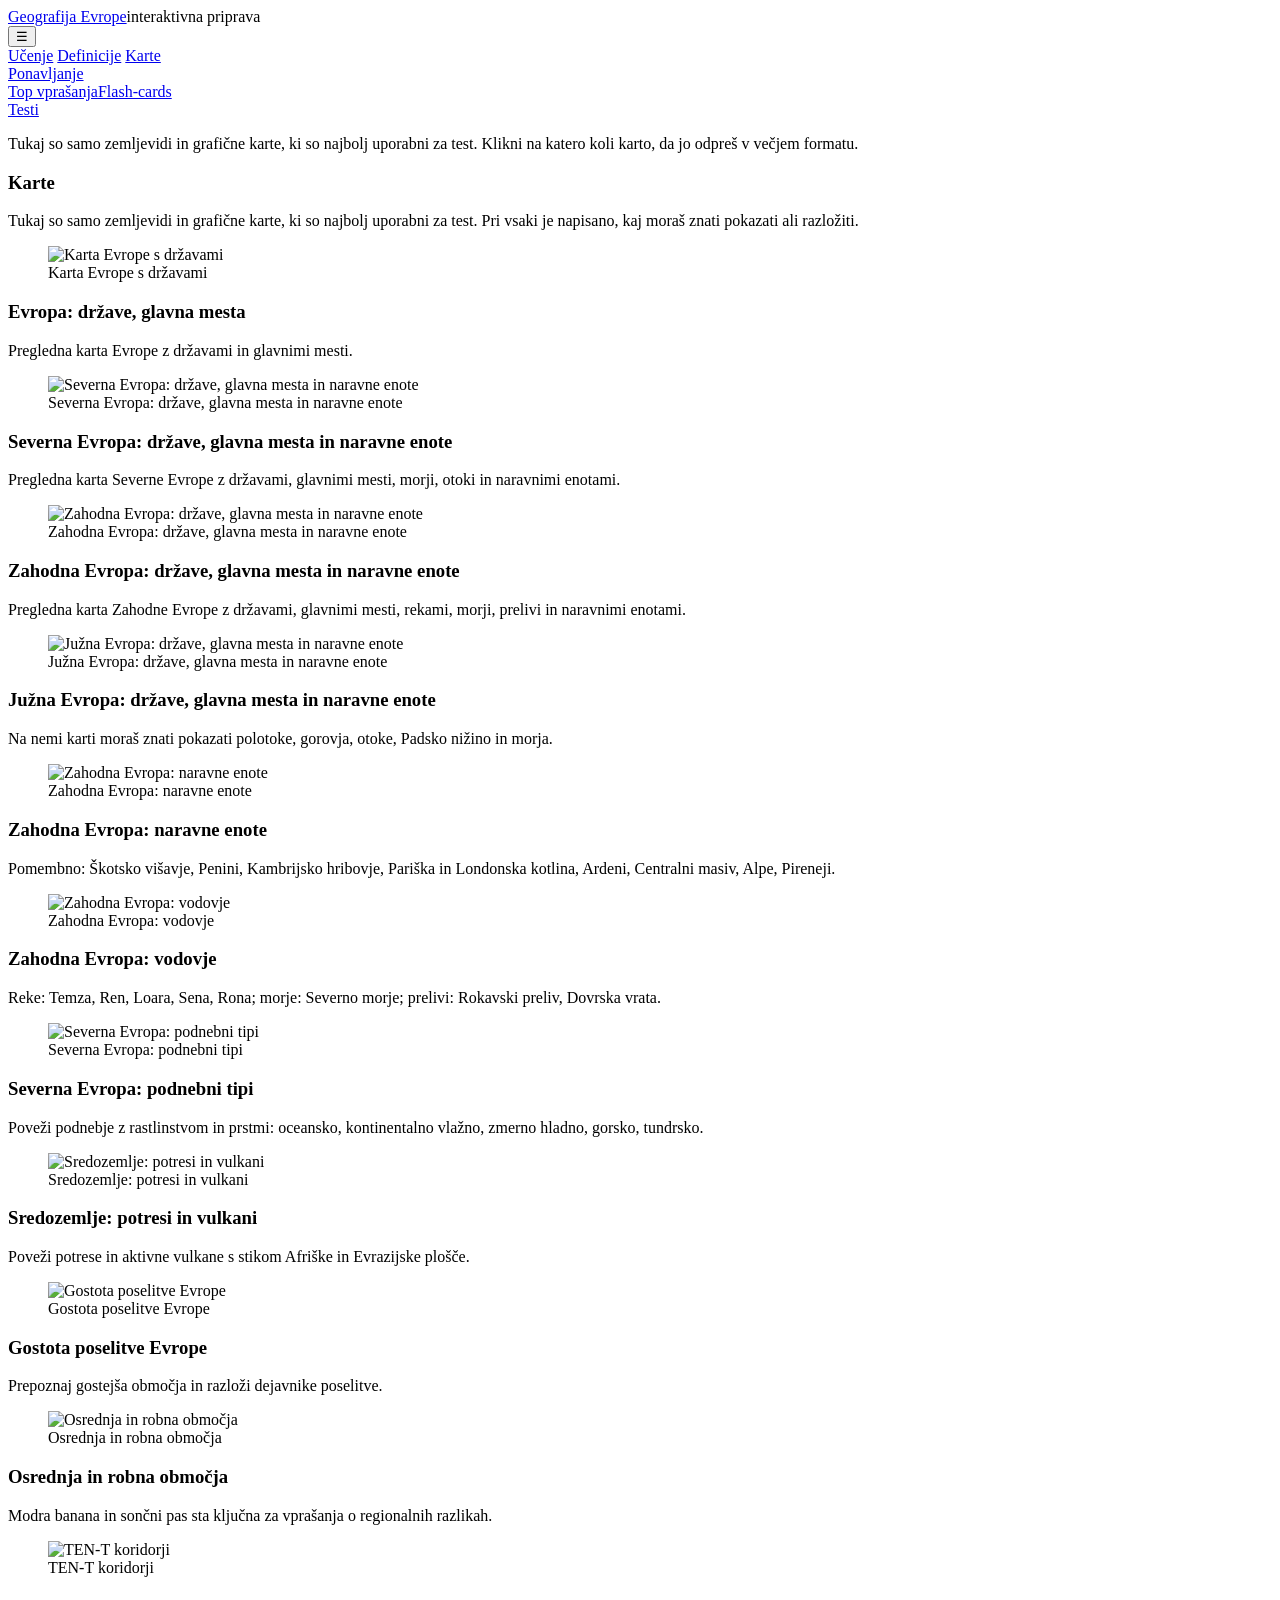
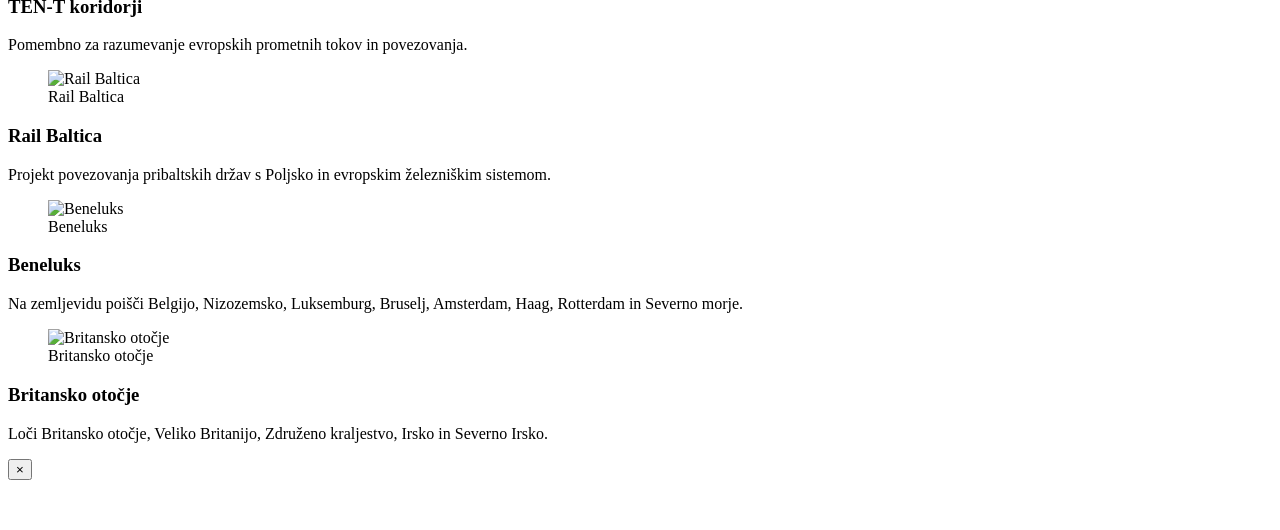
==== karte.html @ 49c8071f "Add files via upload" ====
<!DOCTYPE html>
<!-- saved from url=(0146)file:///C:/Users/GANSOR-PC/Downloads/%D0%B3%D0%B5%D0%BE%D0%B3%D1%80%D0%B0%D1%84%D0%B8/evropa_final_site_patch2/evropa_final_site_patch2/karte.html -->
<html lang="sl"><head><meta http-equiv="Content-Type" content="text/html; charset=UTF-8"><meta content="width=device-width, initial-scale=1" name="viewport"><title>Karte</title><link href="./karte_files/styles.css" rel="stylesheet"></head><body><header class="site-header">
<div class="brand"><a href="file:///C:/Users/GANSOR-PC/Downloads/%D0%B3%D0%B5%D0%BE%D0%B3%D1%80%D0%B0%D1%84%D0%B8/evropa_final_site_patch2/evropa_final_site_patch2/index.html">Geografija Evrope</a><span>interaktivna priprava</span></div>
<button aria-label="Odpri meni" class="burger">☰</button>
<nav class="top-nav">
<a class="" href="file:///C:/Users/GANSOR-PC/Downloads/%D0%B3%D0%B5%D0%BE%D0%B3%D1%80%D0%B0%D1%84%D0%B8/evropa_final_site_patch2/evropa_final_site_patch2/ucenje/evropa.html">Učenje</a>
<a class="" href="file:///C:/Users/GANSOR-PC/Downloads/%D0%B3%D0%B5%D0%BE%D0%B3%D1%80%D0%B0%D1%84%D0%B8/evropa_final_site_patch2/evropa_final_site_patch2/definicije.html">Definicije</a>
<a class="active" href="file:///C:/Users/GANSOR-PC/Downloads/%D0%B3%D0%B5%D0%BE%D0%B3%D1%80%D0%B0%D1%84%D0%B8/evropa_final_site_patch2/evropa_final_site_patch2/karte.html">Karte</a>
<div class="nav-dd"><a class="" href="file:///C:/Users/GANSOR-PC/Downloads/%D0%B3%D0%B5%D0%BE%D0%B3%D1%80%D0%B0%D1%84%D0%B8/evropa_final_site_patch2/evropa_final_site_patch2/ponavljanje/top-vprasanja.html">Ponavljanje</a><div class="dd-menu"><a href="file:///C:/Users/GANSOR-PC/Downloads/%D0%B3%D0%B5%D0%BE%D0%B3%D1%80%D0%B0%D1%84%D0%B8/evropa_final_site_patch2/evropa_final_site_patch2/ponavljanje/top-vprasanja.html">Top vprašanja</a><a href="file:///C:/Users/GANSOR-PC/Downloads/%D0%B3%D0%B5%D0%BE%D0%B3%D1%80%D0%B0%D1%84%D0%B8/evropa_final_site_patch2/evropa_final_site_patch2/ponavljanje/flashcards.html">Flash-cards</a></div></div>
<a class="" href="file:///C:/Users/GANSOR-PC/Downloads/%D0%B3%D0%B5%D0%BE%D0%B3%D1%80%D0%B0%D1%84%D0%B8/evropa_final_site_patch2/evropa_final_site_patch2/testi.html">Testi</a>
</nav>
</header><main class="layout no-side"><section class="content"><section class="hero"><div><p class="kicker">Tukaj so samo zemljevidi in grafične karte, ki so najbolj uporabni za test. Klikni na katero koli karto, da jo odpreš v večjem formatu.</p><h1>Karte</h1><p>Tukaj so samo zemljevidi in grafične karte, ki so najbolj uporabni za test. Pri vsaki je napisano, kaj moraš znati pokazati ali razložiti.</p></div></section><div class="map-gallery"><article class="map-card"><figure class="fig"><img alt="Karta Evrope s državami" src="./karte_files/evropa_pregled_shema.jpg"><figcaption>Karta Evrope s državami</figcaption></figure><h3>Evropa: države, glavna mesta</h3><p>Pregledna karta Evrope z državami in glavnimi mesti.</p></article><article class="map-card"><figure class="fig"><img alt="Severna Evropa: države, glavna mesta in naravne enote" src="./karte_files/severna_pregled_shema.png"><figcaption>Severna Evropa: države, glavna mesta in naravne enote</figcaption></figure><h3>Severna Evropa: države, glavna mesta in naravne enote</h3><p>Pregledna karta Severne Evrope z državami, glavnimi mesti, morji, otoki in naravnimi enotami.</p></article><article class="map-card"><figure class="fig"><img alt="Zahodna Evropa: države, glavna mesta in naravne enote" src="./karte_files/zahodna_pregled_shema.png"><figcaption>Zahodna Evropa: države, glavna mesta in naravne enote</figcaption></figure><h3>Zahodna Evropa: države, glavna mesta in naravne enote</h3><p>Pregledna karta Zahodne Evrope z državami, glavnimi mesti, rekami, morji, prelivi in naravnimi enotami.</p></article><article class="map-card"><figure class="fig"><img alt="Južna Evropa: države, glavna mesta in naravne enote" src="./karte_files/juzna_evropa_karta.png"><figcaption>Južna Evropa: države, glavna mesta in naravne enote</figcaption></figure><h3>Južna Evropa: države, glavna mesta in naravne enote</h3><p>Na nemi karti moraš znati pokazati polotoke, gorovja, otoke, Padsko nižino in morja.</p></article><article class="map-card"><figure class="fig"><img alt="Zahodna Evropa: naravne enote" src="./karte_files/zahodna_naravne_enote.png"><figcaption>Zahodna Evropa: naravne enote</figcaption></figure><h3>Zahodna Evropa: naravne enote</h3><p>Pomembno: Škotsko višavje, Penini, Kambrijsko hribovje, Pariška in Londonska kotlina, Ardeni, Centralni masiv, Alpe, Pireneji.</p></article><article class="map-card"><figure class="fig"><img alt="Zahodna Evropa: vodovje" src="./karte_files/zahodna_vodovje.png"><figcaption>Zahodna Evropa: vodovje</figcaption></figure><h3>Zahodna Evropa: vodovje</h3><p>Reke: Temza, Ren, Loara, Sena, Rona; morje: Severno morje; prelivi: Rokavski preliv, Dovrska vrata.</p></article><article class="map-card"><figure class="fig"><img alt="Severna Evropa: podnebni tipi" src="./karte_files/podnebni_tipi_severna.png"><figcaption>Severna Evropa: podnebni tipi</figcaption></figure><h3>Severna Evropa: podnebni tipi</h3><p>Poveži podnebje z rastlinstvom in prstmi: oceansko, kontinentalno vlažno, zmerno hladno, gorsko, tundrsko.</p></article><article class="map-card"><figure class="fig"><img alt="Sredozemlje: potresi in vulkani" src="./karte_files/juzna_potresi_vulkani.png"><figcaption>Sredozemlje: potresi in vulkani</figcaption></figure><h3>Sredozemlje: potresi in vulkani</h3><p>Poveži potrese in aktivne vulkane s stikom Afriške in Evrazijske plošče.</p></article><article class="map-card"><figure class="fig"><img alt="Gostota poselitve Evrope" src="./karte_files/gostota_poselitve_evrope.png"><figcaption>Gostota poselitve Evrope</figcaption></figure><h3>Gostota poselitve Evrope</h3><p>Prepoznaj gostejša območja in razloži dejavnike poselitve.</p></article><article class="map-card"><figure class="fig"><img alt="Osrednja in robna območja" src="./karte_files/osrednja_robna_obmocja.png"><figcaption>Osrednja in robna območja</figcaption></figure><h3>Osrednja in robna območja</h3><p>Modra banana in sončni pas sta ključna za vprašanja o regionalnih razlikah.</p></article><article class="map-card"><figure class="fig"><img alt="TEN-T koridorji" src="./karte_files/tent_koridorji.png"><figcaption>TEN-T koridorji</figcaption></figure><h3>TEN-T koridorji</h3><p>Pomembno za razumevanje evropskih prometnih tokov in povezovanja.</p></article><article class="map-card"><figure class="fig"><img alt="Rail Baltica" src="./karte_files/rail_baltica.png"><figcaption>Rail Baltica</figcaption></figure><h3>Rail Baltica</h3><p>Projekt povezovanja pribaltskih držav s Poljsko in evropskim železniškim sistemom.</p></article><article class="map-card"><figure class="fig"><img alt="Beneluks" src="./karte_files/beneluks_karta.png"><figcaption>Beneluks</figcaption></figure><h3>Beneluks</h3><p>Na zemljevidu poišči Belgijo, Nizozemsko, Luksemburg, Bruselj, Amsterdam, Haag, Rotterdam in Severno morje.</p></article><article class="map-card"><figure class="fig"><img alt="Britansko otočje" src="./karte_files/britansko_otocje.png"><figcaption>Britansko otočje</figcaption></figure><h3>Britansko otočje</h3><p>Loči Britansko otočje, Veliko Britanijo, Združeno kraljestvo, Irsko in Severno Irsko.</p></article></div></section></main><script src="./karte_files/main.js"></script><div class="img-modal"><button class="close-modal" aria-label="Zapri">×</button><figure><img alt=""><figcaption></figcaption></figure></div></body></html>
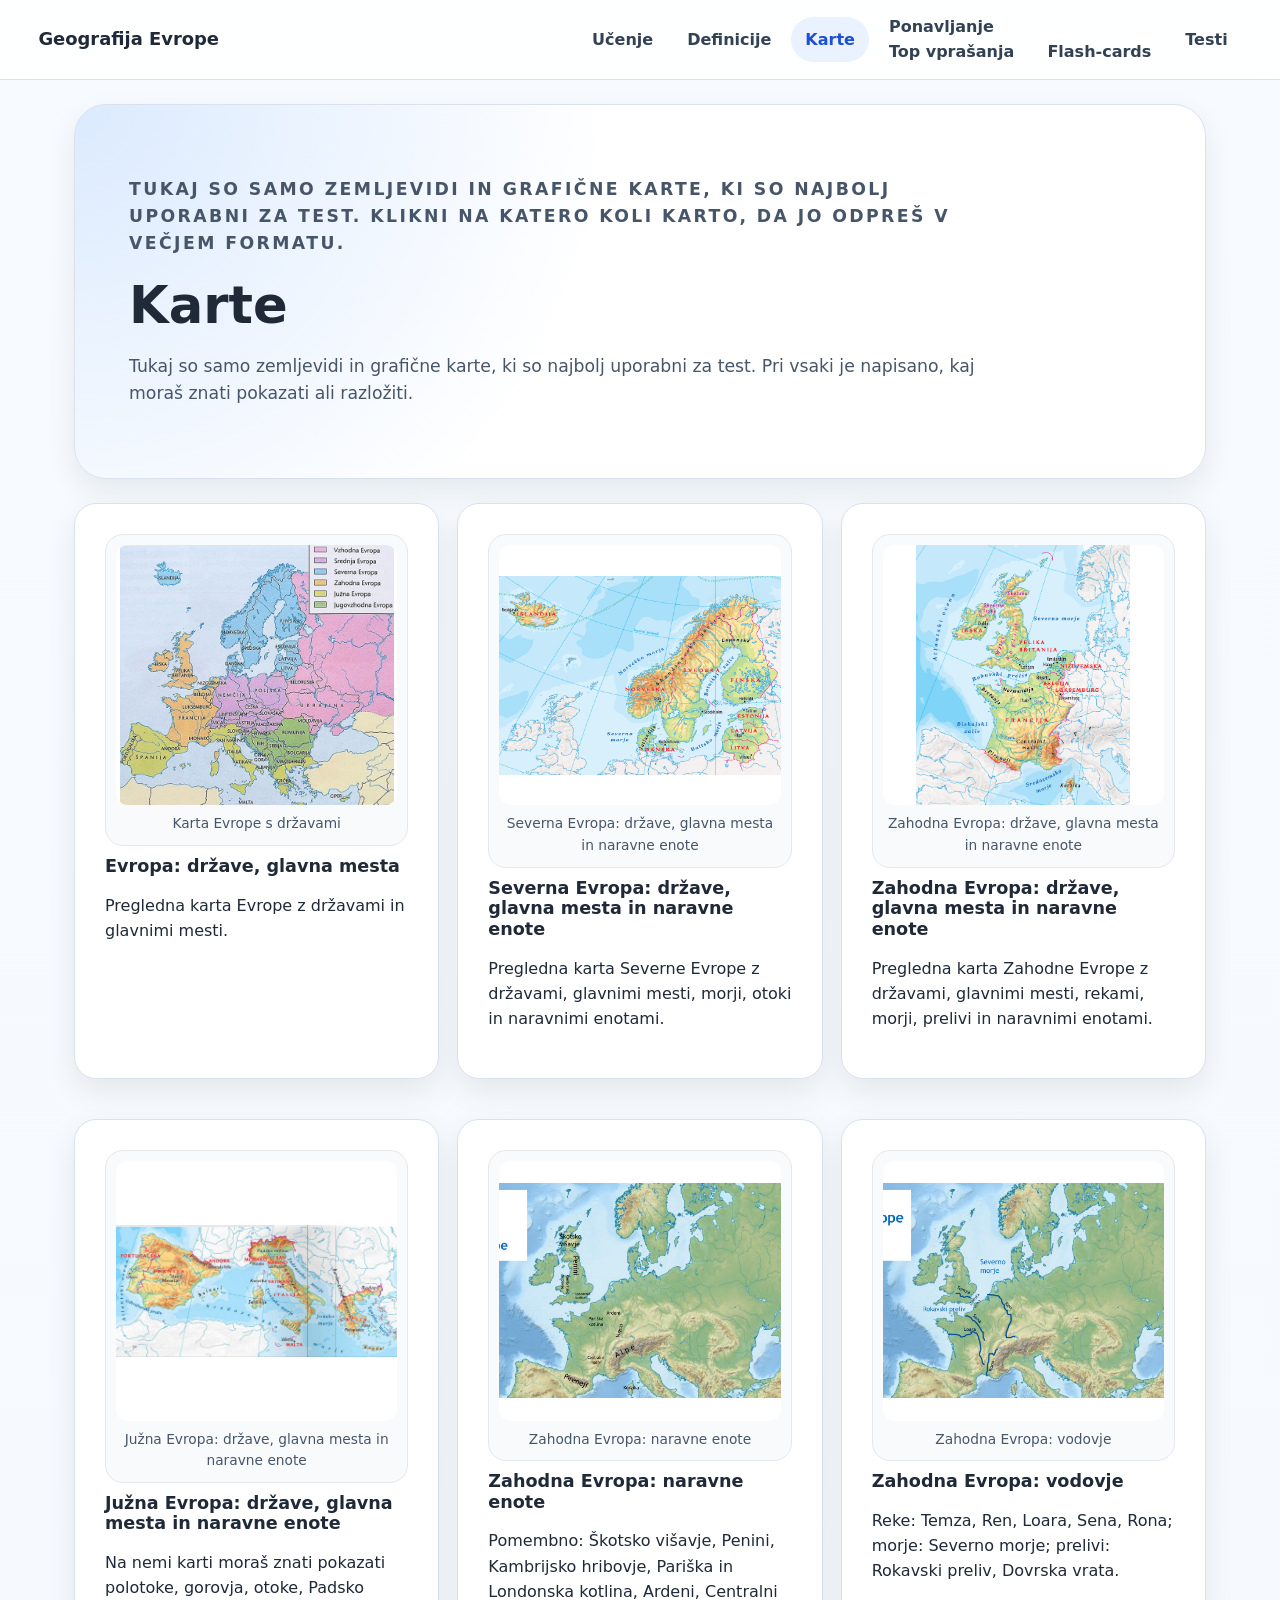
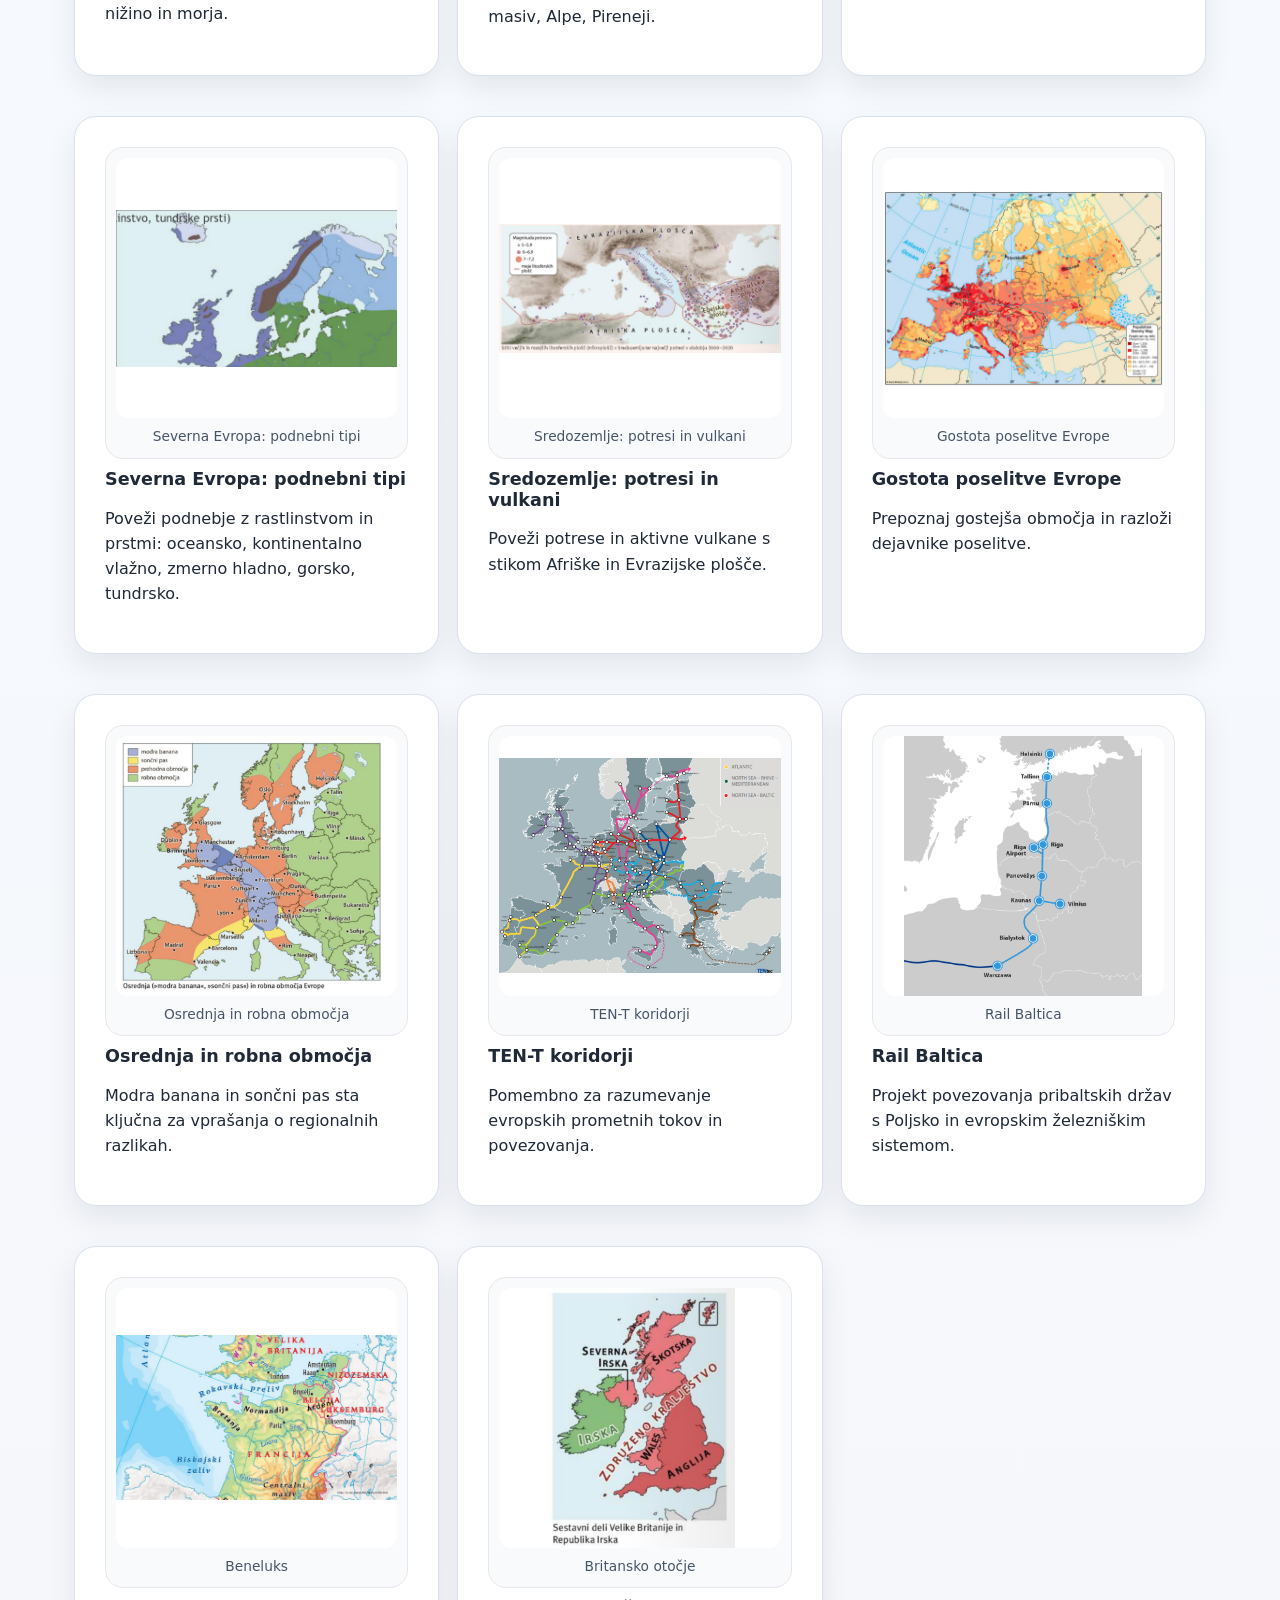
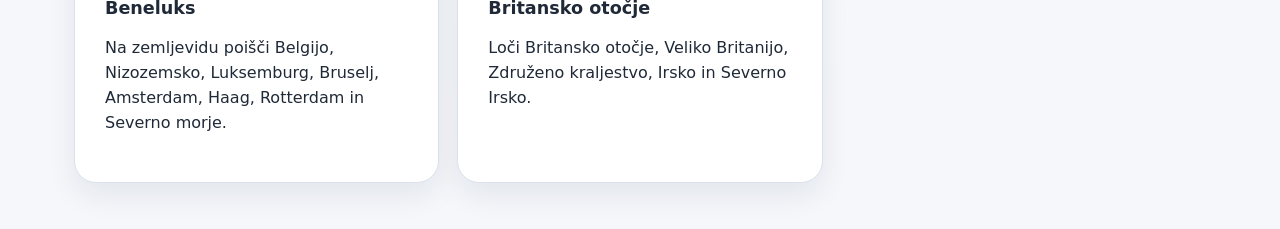
==== commit c25fb572: "Update karte.html" ====
--- a/karte.html
+++ b/karte.html
@@ -1,13 +1,19 @@
 <!DOCTYPE html>
 <!-- saved from url=(0146)file:///C:/Users/GANSOR-PC/Downloads/%D0%B3%D0%B5%D0%BE%D0%B3%D1%80%D0%B0%D1%84%D0%B8/evropa_final_site_patch2/evropa_final_site_patch2/karte.html -->
 <html lang="sl"><head><meta http-equiv="Content-Type" content="text/html; charset=UTF-8"><meta content="width=device-width, initial-scale=1" name="viewport"><title>Karte</title><link href="./karte_files/styles.css" rel="stylesheet"></head><body><header class="site-header">
-<div class="brand"><a href="file:///C:/Users/GANSOR-PC/Downloads/%D0%B3%D0%B5%D0%BE%D0%B3%D1%80%D0%B0%D1%84%D0%B8/evropa_final_site_patch2/evropa_final_site_patch2/index.html">Geografija Evrope</a><span>interaktivna priprava</span></div>
-<button aria-label="Odpri meni" class="burger">☰</button>
-<nav class="top-nav">
-<a class="" href="file:///C:/Users/GANSOR-PC/Downloads/%D0%B3%D0%B5%D0%BE%D0%B3%D1%80%D0%B0%D1%84%D0%B8/evropa_final_site_patch2/evropa_final_site_patch2/ucenje/evropa.html">Učenje</a>
-<a class="" href="file:///C:/Users/GANSOR-PC/Downloads/%D0%B3%D0%B5%D0%BE%D0%B3%D1%80%D0%B0%D1%84%D0%B8/evropa_final_site_patch2/evropa_final_site_patch2/definicije.html">Definicije</a>
-<a class="active" href="file:///C:/Users/GANSOR-PC/Downloads/%D0%B3%D0%B5%D0%BE%D0%B3%D1%80%D0%B0%D1%84%D0%B8/evropa_final_site_patch2/evropa_final_site_patch2/karte.html">Karte</a>
-<div class="nav-dd"><a class="" href="file:///C:/Users/GANSOR-PC/Downloads/%D0%B3%D0%B5%D0%BE%D0%B3%D1%80%D0%B0%D1%84%D0%B8/evropa_final_site_patch2/evropa_final_site_patch2/ponavljanje/top-vprasanja.html">Ponavljanje</a><div class="dd-menu"><a href="file:///C:/Users/GANSOR-PC/Downloads/%D0%B3%D0%B5%D0%BE%D0%B3%D1%80%D0%B0%D1%84%D0%B8/evropa_final_site_patch2/evropa_final_site_patch2/ponavljanje/top-vprasanja.html">Top vprašanja</a><a href="file:///C:/Users/GANSOR-PC/Downloads/%D0%B3%D0%B5%D0%BE%D0%B3%D1%80%D0%B0%D1%84%D0%B8/evropa_final_site_patch2/evropa_final_site_patch2/ponavljanje/flashcards.html">Flash-cards</a></div></div>
-<a class="" href="file:///C:/Users/GANSOR-PC/Downloads/%D0%B3%D0%B5%D0%BE%D0%B3%D1%80%D0%B0%D1%84%D0%B8/evropa_final_site_patch2/evropa_final_site_patch2/testi.html">Testi</a>
-</nav>
-</header><main class="layout no-side"><section class="content"><section class="hero"><div><p class="kicker">Tukaj so samo zemljevidi in grafične karte, ki so najbolj uporabni za test. Klikni na katero koli karto, da jo odpreš v večjem formatu.</p><h1>Karte</h1><p>Tukaj so samo zemljevidi in grafične karte, ki so najbolj uporabni za test. Pri vsaki je napisano, kaj moraš znati pokazati ali razložiti.</p></div></section><div class="map-gallery"><article class="map-card"><figure class="fig"><img alt="Karta Evrope s državami" src="./karte_files/evropa_pregled_shema.jpg"><figcaption>Karta Evrope s državami</figcaption></figure><h3>Evropa: države, glavna mesta</h3><p>Pregledna karta Evrope z državami in glavnimi mesti.</p></article><article class="map-card"><figure class="fig"><img alt="Severna Evropa: države, glavna mesta in naravne enote" src="./karte_files/severna_pregled_shema.png"><figcaption>Severna Evropa: države, glavna mesta in naravne enote</figcaption></figure><h3>Severna Evropa: države, glavna mesta in naravne enote</h3><p>Pregledna karta Severne Evrope z državami, glavnimi mesti, morji, otoki in naravnimi enotami.</p></article><article class="map-card"><figure class="fig"><img alt="Zahodna Evropa: države, glavna mesta in naravne enote" src="./karte_files/zahodna_pregled_shema.png"><figcaption>Zahodna Evropa: države, glavna mesta in naravne enote</figcaption></figure><h3>Zahodna Evropa: države, glavna mesta in naravne enote</h3><p>Pregledna karta Zahodne Evrope z državami, glavnimi mesti, rekami, morji, prelivi in naravnimi enotami.</p></article><article class="map-card"><figure class="fig"><img alt="Južna Evropa: države, glavna mesta in naravne enote" src="./karte_files/juzna_evropa_karta.png"><figcaption>Južna Evropa: države, glavna mesta in naravne enote</figcaption></figure><h3>Južna Evropa: države, glavna mesta in naravne enote</h3><p>Na nemi karti moraš znati pokazati polotoke, gorovja, otoke, Padsko nižino in morja.</p></article><article class="map-card"><figure class="fig"><img alt="Zahodna Evropa: naravne enote" src="./karte_files/zahodna_naravne_enote.png"><figcaption>Zahodna Evropa: naravne enote</figcaption></figure><h3>Zahodna Evropa: naravne enote</h3><p>Pomembno: Škotsko višavje, Penini, Kambrijsko hribovje, Pariška in Londonska kotlina, Ardeni, Centralni masiv, Alpe, Pireneji.</p></article><article class="map-card"><figure class="fig"><img alt="Zahodna Evropa: vodovje" src="./karte_files/zahodna_vodovje.png"><figcaption>Zahodna Evropa: vodovje</figcaption></figure><h3>Zahodna Evropa: vodovje</h3><p>Reke: Temza, Ren, Loara, Sena, Rona; morje: Severno morje; prelivi: Rokavski preliv, Dovrska vrata.</p></article><article class="map-card"><figure class="fig"><img alt="Severna Evropa: podnebni tipi" src="./karte_files/podnebni_tipi_severna.png"><figcaption>Severna Evropa: podnebni tipi</figcaption></figure><h3>Severna Evropa: podnebni tipi</h3><p>Poveži podnebje z rastlinstvom in prstmi: oceansko, kontinentalno vlažno, zmerno hladno, gorsko, tundrsko.</p></article><article class="map-card"><figure class="fig"><img alt="Sredozemlje: potresi in vulkani" src="./karte_files/juzna_potresi_vulkani.png"><figcaption>Sredozemlje: potresi in vulkani</figcaption></figure><h3>Sredozemlje: potresi in vulkani</h3><p>Poveži potrese in aktivne vulkane s stikom Afriške in Evrazijske plošče.</p></article><article class="map-card"><figure class="fig"><img alt="Gostota poselitve Evrope" src="./karte_files/gostota_poselitve_evrope.png"><figcaption>Gostota poselitve Evrope</figcaption></figure><h3>Gostota poselitve Evrope</h3><p>Prepoznaj gostejša območja in razloži dejavnike poselitve.</p></article><article class="map-card"><figure class="fig"><img alt="Osrednja in robna območja" src="./karte_files/osrednja_robna_obmocja.png"><figcaption>Osrednja in robna območja</figcaption></figure><h3>Osrednja in robna območja</h3><p>Modra banana in sončni pas sta ključna za vprašanja o regionalnih razlikah.</p></article><article class="map-card"><figure class="fig"><img alt="TEN-T koridorji" src="./karte_files/tent_koridorji.png"><figcaption>TEN-T koridorji</figcaption></figure><h3>TEN-T koridorji</h3><p>Pomembno za razumevanje evropskih prometnih tokov in povezovanja.</p></article><article class="map-card"><figure class="fig"><img alt="Rail Baltica" src="./karte_files/rail_baltica.png"><figcaption>Rail Baltica</figcaption></figure><h3>Rail Baltica</h3><p>Projekt povezovanja pribaltskih držav s Poljsko in evropskim železniškim sistemom.</p></article><article class="map-card"><figure class="fig"><img alt="Beneluks" src="./karte_files/beneluks_karta.png"><figcaption>Beneluks</figcaption></figure><h3>Beneluks</h3><p>Na zemljevidu poišči Belgijo, Nizozemsko, Luksemburg, Bruselj, Amsterdam, Haag, Rotterdam in Severno morje.</p></article><article class="map-card"><figure class="fig"><img alt="Britansko otočje" src="./karte_files/britansko_otocje.png"><figcaption>Britansko otočje</figcaption></figure><h3>Britansko otočje</h3><p>Loči Britansko otočje, Veliko Britanijo, Združeno kraljestvo, Irsko in Severno Irsko.</p></article></div></section></main><script src="./karte_files/main.js"></script><div class="img-modal"><button class="close-modal" aria-label="Zapri">×</button><figure><img alt=""><figcaption></figcaption></figure></div></body></html>+  <div class="brand"><a href="index.html">Geografija Evrope</a></div>
+  <button aria-label="Odpri meni" class="burger">☰</button>
+  <nav class="top-nav">
+    <a href="ucenje/evropa.html">Učenje</a>
+    <a href="definicije.html">Definicije</a>
+    <a class="active" href="karte.html">Karte</a>
+    <div class="nav-dd">
+      <a href="ponavljanje/top-vprasanja.html">Ponavljanje</a>
+      <div class="dropdown">
+        <a href="ponavljanje/top-vprasanja.html">Top vprašanja</a>
+        <a href="ponavljanje/flashcards.html">Flash-cards</a>
+      </div>
+    </div>
+    <a href="testi.html">Testi</a>
+  </nav>
+</header><main class="layout no-side"><section class="content"><section class="hero"><div><p class="kicker">Tukaj so samo zemljevidi in grafične karte, ki so najbolj uporabni za test. Klikni na katero koli karto, da jo odpreš v večjem formatu.</p><h1>Karte</h1><p>Tukaj so samo zemljevidi in grafične karte, ki so najbolj uporabni za test. Pri vsaki je napisano, kaj moraš znati pokazati ali razložiti.</p></div></section><div class="map-gallery"><article class="map-card"><figure class="fig"><img alt="Karta Evrope s državami" src="./karte_files/evropa_pregled_shema.jpg"><figcaption>Karta Evrope s državami</figcaption></figure><h3>Evropa: države, glavna mesta</h3><p>Pregledna karta Evrope z državami in glavnimi mesti.</p></article><article class="map-card"><figure class="fig"><img alt="Severna Evropa: države, glavna mesta in naravne enote" src="./karte_files/severna_pregled_shema.png"><figcaption>Severna Evropa: države, glavna mesta in naravne enote</figcaption></figure><h3>Severna Evropa: države, glavna mesta in naravne enote</h3><p>Pregledna karta Severne Evrope z državami, glavnimi mesti, morji, otoki in naravnimi enotami.</p></article><article class="map-card"><figure class="fig"><img alt="Zahodna Evropa: države, glavna mesta in naravne enote" src="./karte_files/zahodna_pregled_shema.png"><figcaption>Zahodna Evropa: države, glavna mesta in naravne enote</figcaption></figure><h3>Zahodna Evropa: države, glavna mesta in naravne enote</h3><p>Pregledna karta Zahodne Evrope z državami, glavnimi mesti, rekami, morji, prelivi in naravnimi enotami.</p></article><article class="map-card"><figure class="fig"><img alt="Južna Evropa: države, glavna mesta in naravne enote" src="./karte_files/juzna_evropa_karta.png"><figcaption>Južna Evropa: države, glavna mesta in naravne enote</figcaption></figure><h3>Južna Evropa: države, glavna mesta in naravne enote</h3><p>Na nemi karti moraš znati pokazati polotoke, gorovja, otoke, Padsko nižino in morja.</p></article><article class="map-card"><figure class="fig"><img alt="Zahodna Evropa: naravne enote" src="./karte_files/zahodna_naravne_enote.png"><figcaption>Zahodna Evropa: naravne enote</figcaption></figure><h3>Zahodna Evropa: naravne enote</h3><p>Pomembno: Škotsko višavje, Penini, Kambrijsko hribovje, Pariška in Londonska kotlina, Ardeni, Centralni masiv, Alpe, Pireneji.</p></article><article class="map-card"><figure class="fig"><img alt="Zahodna Evropa: vodovje" src="./karte_files/zahodna_vodovje.png"><figcaption>Zahodna Evropa: vodovje</figcaption></figure><h3>Zahodna Evropa: vodovje</h3><p>Reke: Temza, Ren, Loara, Sena, Rona; morje: Severno morje; prelivi: Rokavski preliv, Dovrska vrata.</p></article><article class="map-card"><figure class="fig"><img alt="Severna Evropa: podnebni tipi" src="./karte_files/podnebni_tipi_severna.png"><figcaption>Severna Evropa: podnebni tipi</figcaption></figure><h3>Severna Evropa: podnebni tipi</h3><p>Poveži podnebje z rastlinstvom in prstmi: oceansko, kontinentalno vlažno, zmerno hladno, gorsko, tundrsko.</p></article><article class="map-card"><figure class="fig"><img alt="Sredozemlje: potresi in vulkani" src="./karte_files/juzna_potresi_vulkani.png"><figcaption>Sredozemlje: potresi in vulkani</figcaption></figure><h3>Sredozemlje: potresi in vulkani</h3><p>Poveži potrese in aktivne vulkane s stikom Afriške in Evrazijske plošče.</p></article><article class="map-card"><figure class="fig"><img alt="Gostota poselitve Evrope" src="./karte_files/gostota_poselitve_evrope.png"><figcaption>Gostota poselitve Evrope</figcaption></figure><h3>Gostota poselitve Evrope</h3><p>Prepoznaj gostejša območja in razloži dejavnike poselitve.</p></article><article class="map-card"><figure class="fig"><img alt="Osrednja in robna območja" src="./karte_files/osrednja_robna_obmocja.png"><figcaption>Osrednja in robna območja</figcaption></figure><h3>Osrednja in robna območja</h3><p>Modra banana in sončni pas sta ključna za vprašanja o regionalnih razlikah.</p></article><article class="map-card"><figure class="fig"><img alt="TEN-T koridorji" src="./karte_files/tent_koridorji.png"><figcaption>TEN-T koridorji</figcaption></figure><h3>TEN-T koridorji</h3><p>Pomembno za razumevanje evropskih prometnih tokov in povezovanja.</p></article><article class="map-card"><figure class="fig"><img alt="Rail Baltica" src="./karte_files/rail_baltica.png"><figcaption>Rail Baltica</figcaption></figure><h3>Rail Baltica</h3><p>Projekt povezovanja pribaltskih držav s Poljsko in evropskim železniškim sistemom.</p></article><article class="map-card"><figure class="fig"><img alt="Beneluks" src="./karte_files/beneluks_karta.png"><figcaption>Beneluks</figcaption></figure><h3>Beneluks</h3><p>Na zemljevidu poišči Belgijo, Nizozemsko, Luksemburg, Bruselj, Amsterdam, Haag, Rotterdam in Severno morje.</p></article><article class="map-card"><figure class="fig"><img alt="Britansko otočje" src="./karte_files/britansko_otocje.png"><figcaption>Britansko otočje</figcaption></figure><h3>Britansko otočje</h3><p>Loči Britansko otočje, Veliko Britanijo, Združeno kraljestvo, Irsko in Severno Irsko.</p></article></div></section></main><script src="./karte_files/main.js"></script><div class="img-modal"><button class="close-modal" aria-label="Zapri">×</button><figure><img alt=""><figcaption></figcaption></figure></div></body></html>
--- a/karte_files/styles.css
+++ b/karte_files/styles.css
@@ -0,0 +1,26 @@
+
+:root{--bg:#f6f8fb;--paper:#fff;--ink:#1f2937;--muted:#667085;--line:#d9e2ec;--brand:#2563eb;--brand2:#0f766e;--accent:#f59e0b;--danger:#dc2626;--good:#16a34a;--shadow:0 12px 30px rgba(15,23,42,.08);--radius:22px}
+*{box-sizing:border-box}body{margin:0;background:linear-gradient(180deg,#f7fbff,#f5f7fb);font-family:Inter,ui-sans-serif,system-ui,-apple-system,Segoe UI,Roboto,Arial,sans-serif;color:var(--ink);line-height:1.58}a{color:#1d4ed8;text-decoration:none}a:hover{text-decoration:underline}h1,h2,h3{line-height:1.18}h1{font-size:clamp(2rem,4vw,3.8rem);margin:.2rem 0 1rem}h2{font-size:clamp(1.45rem,2vw,2rem);margin:2.3rem 0 1rem}h3{font-size:1.1rem;margin:1.3rem 0 .6rem}.site-header{position:sticky;top:0;z-index:50;background:rgba(255,255,255,.88);backdrop-filter:blur(16px);display:flex;align-items:center;justify-content:space-between;padding:14px clamp(14px,3vw,44px);border-bottom:1px solid var(--line)}.brand a{font-weight:850;color:var(--ink);font-size:1.12rem}.brand span{display:block;font-size:.78rem;color:var(--muted);margin-top:-2px}.top-nav{display:flex;gap:6px;align-items:center}.top-nav a,.nav-dd>a{padding:10px 14px;border-radius:999px;color:#334155;font-weight:650}.top-nav a.active,.nav-dd>a.active,.top-nav a:hover,.nav-dd>a:hover{background:#eaf2ff;color:#1d4ed8;text-decoration:none}.nav-dd{position:relative}.dd-menu{display:none;position:absolute;top:42px;right:0;background:#fff;border:1px solid var(--line);box-shadow:var(--shadow);border-radius:16px;padding:8px;min-width:190px}.dd-menu a{display:block;border-radius:12px}.nav-dd:hover .dd-menu{display:block}.burger{display:none;border:1px solid var(--line);background:#fff;border-radius:12px;padding:9px 12px;font-size:1.1rem}.layout{display:grid;grid-template-columns:260px minmax(0,1fr);gap:26px;max-width:1380px;margin:0 auto;padding:24px}.content{min-width:0}.layout.no-side{grid-template-columns:1fr;max-width:1180px}.sidebar{position:sticky;top:86px;align-self:start;background:#fff;border:1px solid var(--line);border-radius:var(--radius);padding:16px;box-shadow:var(--shadow)}.side-title{font-weight:850;margin-bottom:10px}.sidebar a{display:block;padding:12px;border-radius:14px;color:#334155;font-weight:650}.sidebar a.current,.sidebar a:hover{background:#f0f7ff;text-decoration:none;color:#1d4ed8}.hero{background:radial-gradient(circle at top left,#dbeafe,#fff 45%),linear-gradient(135deg,#fff,#f0fdfa);border:1px solid var(--line);border-radius:32px;box-shadow:var(--shadow);padding:clamp(24px,5vw,54px);margin-bottom:24px}.kicker{text-transform:uppercase;letter-spacing:.14em;color:#2563eb;font-weight:850;font-size:.8rem}.hero p{max-width:880px;color:#475569;font-size:1.08rem}.tagrow{display:flex;flex-wrap:wrap;gap:8px;margin-top:16px}.tagrow span,.chips span{background:#eff6ff;color:#1d4ed8;border:1px solid #bfdbfe;border-radius:999px;padding:6px 10px;font-size:.85rem;font-weight:700}.toc{display:flex;gap:8px;flex-wrap:wrap;margin:0 0 18px}.toc a{background:#fff;border:1px solid var(--line);border-radius:999px;padding:8px 12px;color:#334155;font-weight:700}.learn-section,.topq,.test-container,.sources,.map-card{background:#fff;border:1px solid var(--line);border-radius:var(--radius);box-shadow:var(--shadow);padding:clamp(18px,3vw,30px);margin-bottom:22px}.cards{display:grid;grid-template-columns:repeat(auto-fit,minmax(220px,1fr));gap:14px;margin:16px 0}.card{background:#f8fafc;border:1px solid #e5e7eb;border-radius:18px;padding:16px}.card h3{margin-top:0;color:#0f172a}.fig{margin:18px 0;background:#f8fafc;border:1px solid #e5e7eb;border-radius:18px;padding:10px;overflow:hidden}.fig img{width:100%;max-height:420px;object-fit:contain;display:block;border-radius:12px;background:#fff}.fig figcaption{font-size:.86rem;color:#475569;text-align:center;margin-top:8px}.grid-2{display:grid;grid-template-columns:repeat(2,minmax(0,1fr));gap:14px}.grid-3{display:grid;grid-template-columns:repeat(3,minmax(0,1fr));gap:14px}.grid-3 .fig img{max-height:280px}.table-wrap{overflow:auto;border:1px solid var(--line);border-radius:18px;margin:16px 0}table{width:100%;border-collapse:collapse;background:#fff;min-width:620px}th,td{padding:12px 14px;border-bottom:1px solid #e5e7eb;text-align:left;vertical-align:top}th{background:#f1f5f9;color:#334155;font-size:.88rem;text-transform:uppercase;letter-spacing:.04em}tr:last-child td{border-bottom:0}.note,.warning,.important,.add{border-radius:18px;padding:16px 18px;margin:18px 0;border:1px solid}.note{background:#f8fafc;border-color:#e2e8f0}.warning{background:#fff7ed;border-color:#fed7aa}.important{background:#eff6ff;border-color:#bfdbfe}.add{background:#f0fdfa;border-color:#99f6e4}.flow{display:flex;gap:10px;flex-wrap:wrap;margin:18px 0}.flow span{background:#0f766e;color:#fff;padding:10px 14px;border-radius:999px;font-weight:800}.flow span:not(:last-child)::after{content:'→';margin-left:12px}.check-block{background:#f8fafc;border:1px solid #e2e8f0;border-radius:18px;padding:18px;margin:16px 0}.check-block textarea{width:100%;min-height:120px;border:1px solid #cbd5e1;border-radius:16px;padding:14px;font:inherit;margin:8px 0 12px;background:#fff}.btn{border:0;background:#2563eb;color:#fff;border-radius:14px;padding:10px 14px;font-weight:800;cursor:pointer}.btn:hover{filter:brightness(.96)}.btn.secondary{background:#0f766e}.btn.ghost{background:#fff;color:#334155;border:1px solid var(--line)}.feedback{margin-top:12px;font-weight:750}.ok{color:var(--good)}.miss{color:var(--danger)}.toolbar{display:flex;gap:10px;margin:14px 0}.toolbar input,.flash-controls select{border:1px solid #cbd5e1;border-radius:14px;padding:10px 12px;font:inherit;background:#fff}.toolbar input{width:min(520px,100%)}.map-gallery{display:grid;grid-template-columns:repeat(auto-fit,minmax(320px,1fr));gap:18px}.map-card h3{margin:.6rem 0}.map-card .fig{box-shadow:none;margin:0}.map-card .fig img{height:260px}.question-list{display:grid;gap:16px}.topq details{margin-top:8px}.flash-controls{background:#fff;border:1px solid var(--line);box-shadow:var(--shadow);border-radius:var(--radius);padding:16px;margin-bottom:16px;display:flex;flex-wrap:wrap;gap:12px;align-items:end}.flash-controls label{font-weight:800;color:#334155;display:flex;flex-direction:column;gap:6px}.flash-grid{display:grid;grid-template-columns:repeat(3,minmax(0,1fr));gap:16px}.flash-card{min-height:190px;perspective:900px;position:relative}.flash-inner{position:relative;min-height:190px;transition:transform .45s;transform-style:preserve-3d}.flash-card.flipped .flash-inner{transform:rotateY(180deg)}.flash-face{position:absolute;inset:0;padding:18px;border-radius:22px;border:1px solid var(--line);box-shadow:var(--shadow);background:#fff;backface-visibility:hidden;display:flex;flex-direction:column;justify-content:space-between}.flash-back{transform:rotateY(180deg);background:#f0fdfa}.flash-meta{font-size:.78rem;color:#64748b}.flash-check{position:absolute;top:10px;right:12px;z-index:4}.test-tabs{display:flex;gap:8px;flex-wrap:wrap;margin-bottom:14px}.tabbtn{border:1px solid var(--line);background:#fff;color:#334155;border-radius:999px;padding:10px 16px;font-weight:850;cursor:pointer}.tabbtn.active{background:#2563eb;color:#fff}.pdf-buttons{display:flex;gap:10px;flex-wrap:wrap;margin:12px 0 18px}.test-q{background:#f8fafc;border:1px solid #e2e8f0;border-radius:18px;padding:16px;margin:12px 0}.test-q textarea,.test-q input{width:100%;border:1px solid #cbd5e1;border-radius:12px;padding:10px;font:inherit}.sources{font-size:.95rem;color:#475569}.home-grid{display:grid;grid-template-columns:repeat(auto-fit,minmax(240px,1fr));gap:16px}.home-tile{background:#fff;border:1px solid var(--line);border-radius:var(--radius);padding:22px;box-shadow:var(--shadow)}.home-tile h2{margin-top:0}.home-tile p{color:#475569}@media (max-width:900px){.burger{display:block}.top-nav{display:none;position:absolute;left:12px;right:12px;top:70px;flex-direction:column;align-items:stretch;background:#fff;border:1px solid var(--line);box-shadow:var(--shadow);border-radius:18px;padding:10px}.top-nav.open{display:flex}.dd-menu{position:static;display:block;box-shadow:none;border:0}.layout{grid-template-columns:1fr;padding:14px}.sidebar{position:static;display:flex;overflow:auto;gap:8px;padding:10px}.side-title{display:none}.sidebar a{white-space:nowrap}.grid-2,.grid-3,.flash-grid{grid-template-columns:1fr}.fig img{max-height:330px}.map-gallery{grid-template-columns:1fr}.flash-controls{display:grid;grid-template-columns:1fr}.hero{border-radius:24px}.site-header{padding:10px 14px}}@media (max-width:520px){.cards{grid-template-columns:1fr}.top-nav a,.nav-dd>a{padding:9px 10px}.learn-section,.topq,.test-container,.sources,.map-card{padding:16px}.fig{padding:6px}.fig img{max-height:260px}.flash-card,.flash-inner{min-height:210px}.pdf-buttons .btn{width:100%;text-align:center}.flow span{width:100%;text-align:center}.flow span::after{content:''!important}.table-wrap table{min-width:520px}}
+
+
+/* PATCH: submenu stability + cleaner responsive learning sidebar */
+.nav-dd{padding-bottom:12px;margin-bottom:-12px}.dd-menu{top:100%;margin-top:0}.nav-dd:hover .dd-menu,.nav-dd:focus-within .dd-menu{display:block}.dd-menu:hover{display:block}
+.tagrow,.chips{display:none!important}
+.side-subtitle{font-size:.78rem;text-transform:uppercase;letter-spacing:.08em;color:#64748b;font-weight:900;margin:16px 10px 6px}.sidebar a.sublink{font-size:.92rem;padding:8px 12px 8px 22px;font-weight:650;color:#475569;border-left:3px solid #dbeafe;border-radius:10px}.sidebar a.sublink:hover{background:#f8fafc;border-left-color:#2563eb}.sidebar .side-divider{height:1px;background:#e2e8f0;margin:12px 0}.topq,.question-list,.test-container,.test-q{max-width:100%;min-width:0;overflow-wrap:anywhere}.topq details,.topq p,.topq h2{max-width:100%}.map-card .fig img{cursor:zoom-in}.img-modal{position:fixed;inset:0;background:rgba(15,23,42,.82);display:none;align-items:center;justify-content:center;z-index:200;padding:22px}.img-modal.open{display:flex}.img-modal figure{margin:0;max-width:min(1200px,96vw);max-height:92vh;background:#fff;border-radius:22px;padding:14px;box-shadow:0 22px 60px rgba(0,0,0,.35)}.img-modal img{display:block;max-width:100%;max-height:82vh;object-fit:contain}.img-modal figcaption{padding:8px 4px 0;text-align:center;color:#334155;font-weight:700}.img-modal .close-modal{position:absolute;top:18px;right:18px;border:0;background:#fff;color:#111827;border-radius:999px;width:42px;height:42px;font-size:24px;cursor:pointer}.test-img{margin:10px 0 14px;background:#fff;border:1px solid #e2e8f0;border-radius:14px;padding:8px}.test-img img{width:100%;max-height:380px;object-fit:contain;display:block}.solution-img img{max-height:360px}
+@media (max-width:900px){.layout{display:block}.sidebar{position:sticky;top:66px;z-index:35;display:block;max-height:55vh;overflow:auto;margin-bottom:14px}.sidebar .side-title{display:block;margin:2px 10px 8px}.sidebar a{white-space:normal}.sidebar a.sublink{white-space:normal}.map-card .fig img{height:auto;max-height:320px}.topq{padding:14px}}
+@media (max-width:520px){.map-gallery{grid-template-columns:1fr}.map-card{padding:14px}.map-card .fig img{height:auto;max-height:260px}.test-img img{max-height:300px}.topq h2{font-size:1.05rem}.topq{border-radius:18px}.sidebar{max-height:48vh}}
+
+
+/* PATCH 2: mobile learning subnavigation opens by button instead of taking half screen */
+.subnav-toggle{display:none;border:1px solid var(--line);background:#fff;color:#1e293b;border-radius:16px;padding:12px 14px;font-weight:900;box-shadow:var(--shadow);margin:0 0 12px;width:100%;text-align:left}
+.inline-flash .flash-card{cursor:pointer}.inline-flash .flash-card .flash-face{min-height:170px}.inline-flash .flash-inner{min-height:170px}.mini-flash-section h2{margin-top:0}
+.source-note{font-size:.9rem;color:#64748b;margin-top:10px}
+@media (max-width:900px){
+  .subnav-toggle{display:block;position:sticky;top:66px;z-index:36}
+  .layout>.sidebar{display:none;position:static;max-height:none;overflow:visible;margin-bottom:14px}
+  .layout>.sidebar.open{display:block}
+  .layout>.sidebar a{white-space:normal}
+  .layout>.sidebar .side-title{display:block}
+  .inline-flash.flash-grid{grid-template-columns:1fr}
+}
+@media (min-width:901px){.layout>.sidebar{display:block!important}}
